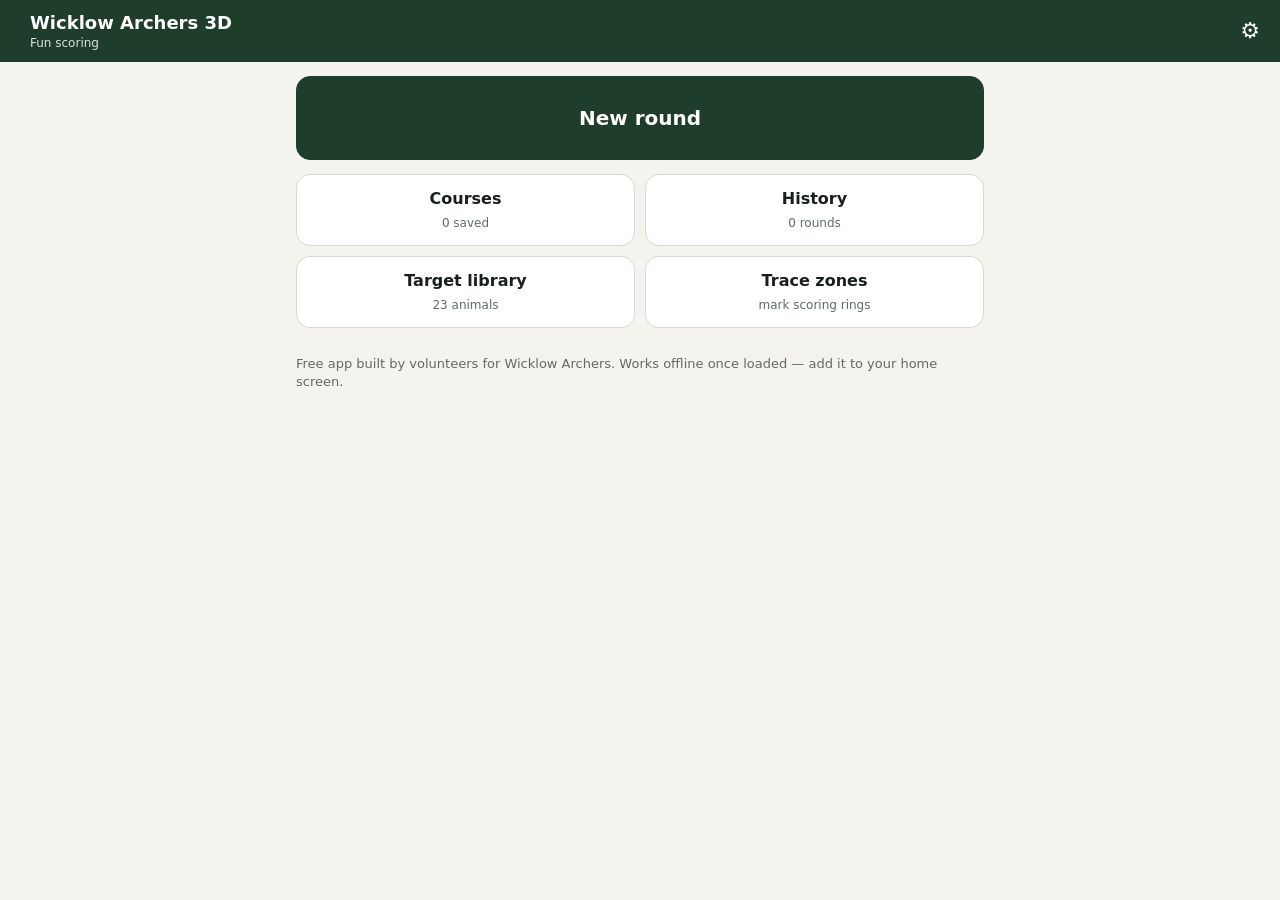
==== index.html @ 0f7a217d "First working version: setup, course builder, 3-tap target picker, scoring (6 systems), King of the " ====
<!doctype html>
<html lang="en">
<head>
<meta charset="utf-8">
<meta name="viewport" content="width=device-width, initial-scale=1, viewport-fit=cover">
<meta name="theme-color" content="#1f3d2b">
<title>Wicklow Archers 3D</title>
<link rel="manifest" href="manifest.webmanifest">
<link rel="apple-touch-icon" href="icon.png">
<link rel="stylesheet" href="src/app.css">
</head>
<body>
<div id="app"></div>
<script type="module" src="src/app.js"></script>
<script>
if ('serviceWorker' in navigator) navigator.serviceWorker.register('sw.js').catch(() => {});
</script>
</body>
</html>
---- src/app.css ----
:root{
  --bg:#f4f3ee;--panel:#fff;--fg:#17201a;--muted:#5f6b63;--line:#d8d9d1;
  --brand:#1f3d2b;--brand-ink:#fff;--accent:#c9622c;
  --centre:#f2c94c;--inner:#e0494a;--vital:#4a8de0;--body:#8a8a8a;
  --tap:48px;
}
@media (prefers-color-scheme:dark){:root{--bg:#141815;--panel:#1d231f;--fg:#ecece6;--muted:#9aa49d;--line:#333b35;--brand:#2c5a3f;color-scheme:dark}}
*{box-sizing:border-box;-webkit-tap-highlight-color:transparent}
html,body{margin:0;height:100%}
body{background:var(--bg);color:var(--fg);font:16px/1.4 system-ui,-apple-system,Segoe UI,Roboto,sans-serif;
  padding-top:env(safe-area-inset-top);padding-bottom:env(safe-area-inset-bottom)}
button,input,select{font:inherit}
button{cursor:pointer;border:1px solid var(--line);background:var(--panel);color:var(--fg);border-radius:10px;min-height:var(--tap);padding:0 14px}
button.primary{background:var(--brand);color:var(--brand-ink);border-color:var(--brand);font-weight:600}
button.ghost{background:transparent;border-color:transparent;color:var(--muted)}
button:disabled{opacity:.45}
input,select{min-height:var(--tap);border:1px solid var(--line);border-radius:10px;padding:0 12px;background:var(--panel);color:var(--fg);width:100%}
h1,h2,h3{margin:0;line-height:1.15}
h1{font-size:26px}h2{font-size:20px}h3{font-size:16px;color:var(--muted);font-weight:600;text-transform:uppercase;letter-spacing:.06em}
.topbar{position:sticky;top:0;z-index:5;background:var(--brand);color:#fff;display:flex;align-items:center;gap:10px;padding:10px 14px;min-height:56px}
.topbar button{background:transparent;border:0;color:#fff;min-height:40px;padding:0 6px;font-size:22px}
.topbar .title{flex:1;font-weight:700;font-size:18px}
.topbar .sub{font-size:12px;opacity:.85;font-weight:400}
.page{padding:14px 16px 90px;max-width:720px;margin:0 auto;display:flex;flex-direction:column;gap:14px}
.card{background:var(--panel);border:1px solid var(--line);border-radius:14px;padding:14px;display:flex;flex-direction:column;gap:10px}
.row{display:flex;gap:10px;align-items:center;flex-wrap:wrap}
.row>*{flex:1}
.grid{display:grid;gap:10px}
.grid.c2{grid-template-columns:1fr 1fr}.grid.c3{grid-template-columns:1fr 1fr 1fr}
.tile{min-height:72px;display:flex;flex-direction:column;align-items:center;justify-content:center;gap:4px;text-align:center;padding:10px;border-radius:14px;font-weight:600}
.tile small{font-weight:400;color:var(--muted);font-size:12px}
.tile.sel{outline:3px solid var(--accent);outline-offset:-3px}
.tile img{height:64px;max-width:100%;object-fit:contain}
.pill{display:inline-block;padding:2px 10px;border-radius:999px;font-size:12px;font-weight:600;background:var(--line)}
.muted{color:var(--muted)}
.big{font-size:34px;font-weight:800;letter-spacing:-.02em;font-variant-numeric:tabular-nums}
.bottombar{position:fixed;left:0;right:0;bottom:0;background:var(--panel);border-top:1px solid var(--line);padding:10px 16px calc(10px + env(safe-area-inset-bottom));display:flex;gap:10px;z-index:5}
.bottombar>*{flex:1}
.list{display:flex;flex-direction:column;gap:8px}
.list .item{display:flex;align-items:center;gap:10px;padding:10px 12px;border:1px solid var(--line);border-radius:12px;background:var(--panel)}
.list .item .n{width:30px;height:30px;border-radius:50%;background:var(--brand);color:#fff;display:flex;align-items:center;justify-content:center;font-weight:700;font-size:14px;flex:none}
.list .item .t{flex:1;min-width:0}
.list .item .t small{display:block;color:var(--muted)}
/* target diagram */
.diagram{position:relative;width:100%;background:#fff;border-radius:14px;overflow:hidden;border:1px solid var(--line)}
.diagram img{display:block;width:100%;height:auto}
.diagram svg{position:absolute;inset:0;width:100%;height:100%}
.diagram .z-vital{fill:var(--vital);fill-opacity:.42;stroke:#222;stroke-width:.6}
.diagram .z-inner{fill:var(--inner);fill-opacity:.5;stroke:#222;stroke-width:.6}
.diagram .z-centre{fill:var(--centre);fill-opacity:.7;stroke:#222;stroke-width:.6}
.diagram .arrow{fill:#111;stroke:#fff;stroke-width:.5}
.legend{position:absolute;top:8px;right:8px;background:rgba(255,255,255,.92);border-radius:10px;padding:6px 8px;font-size:12px;color:#222;display:flex;flex-direction:column;gap:3px}
.legend i{display:inline-block;width:12px;height:12px;border-radius:3px;margin-right:6px;vertical-align:-1px;border:1px solid #444}
.notrace{position:absolute;left:8px;bottom:8px;background:rgba(0,0,0,.6);color:#fff;font-size:12px;padding:4px 8px;border-radius:8px}
/* zone buttons */
.zones{display:grid;grid-template-columns:repeat(5,1fr);gap:6px}
.zones button{min-height:56px;font-weight:700;border-width:2px;display:flex;flex-direction:column;align-items:center;gap:2px;padding:4px}
.zones button small{font-weight:500;font-size:11px;opacity:.8}
.zones .centre{border-color:var(--centre)}.zones .inner{border-color:var(--inner)}.zones .vital{border-color:var(--vital)}.zones .body{border-color:var(--body)}.zones .miss{border-color:#444}
.zones button.sel.centre{background:var(--centre);color:#111}.zones button.sel.inner{background:var(--inner);color:#fff}.zones button.sel.vital{background:var(--vital);color:#fff}.zones button.sel.body{background:var(--body);color:#fff}.zones button.sel.miss{background:#444;color:#fff}
.player{display:flex;align-items:center;gap:8px;padding:8px 0;border-top:1px solid var(--line)}
.player:first-child{border-top:0}
.player .name{flex:1;font-weight:600}
.player .arrows{display:flex;gap:4px}
.player .arrows span{width:30px;height:30px;border-radius:8px;display:flex;align-items:center;justify-content:center;font-size:12px;font-weight:700;background:var(--line)}
.player .score{min-width:40px;text-align:right;font-weight:800;font-variant-numeric:tabular-nums}
table{width:100%;border-collapse:collapse;font-variant-numeric:tabular-nums}
td,th{padding:8px 6px;border-bottom:1px solid var(--line);text-align:left}
th{font-size:12px;color:var(--muted);text-transform:uppercase;letter-spacing:.05em}
td.num,th.num{text-align:right}
.crown{color:var(--centre)}
.search{position:sticky;top:56px;z-index:4;background:var(--bg);padding:6px 0}
.toast{position:fixed;left:50%;bottom:90px;transform:translateX(-50%);background:#111;color:#fff;padding:10px 16px;border-radius:999px;font-size:14px;z-index:9;opacity:0;transition:opacity .2s}
.toast.show{opacity:1}
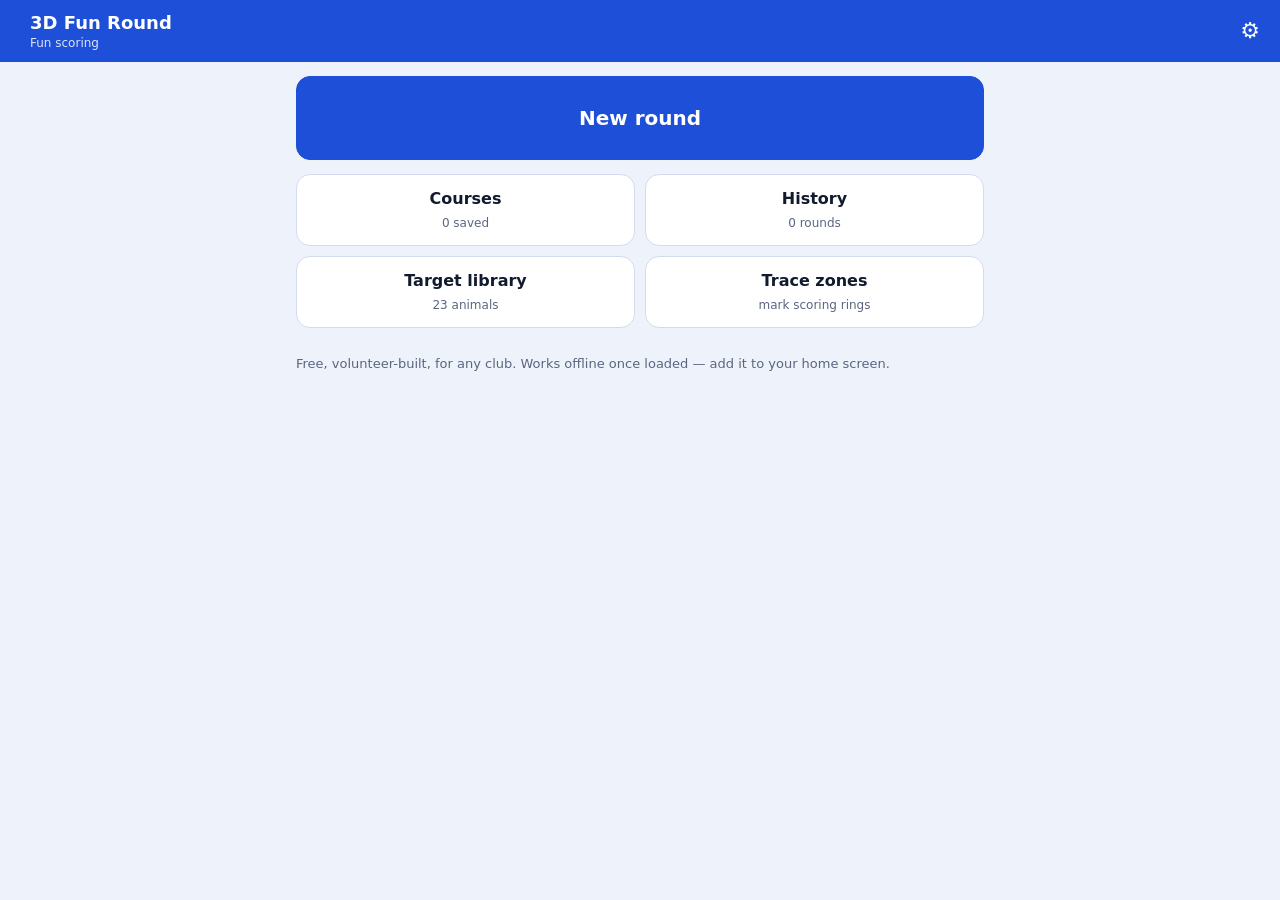
==== commit 97d12e39: "Club-neutral name (3D Fun Round) and blue theme Co-Authored-By: Claude Fable 5.1 <noreply@anthropic." ====
--- a/index.html
+++ b/index.html
@@ -3,8 +3,8 @@
 <head>
 <meta charset="utf-8">
 <meta name="viewport" content="width=device-width, initial-scale=1, viewport-fit=cover">
-<meta name="theme-color" content="#1f3d2b">
-<title>Wicklow Archers 3D</title>
+<meta name="theme-color" content="#1d4fd8">
+<title>3D Fun Round</title>
 <link rel="manifest" href="manifest.webmanifest">
 <link rel="apple-touch-icon" href="icon.png">
 <link rel="stylesheet" href="src/app.css">
--- a/src/app.css
+++ b/src/app.css
@@ -1,10 +1,10 @@
 :root{
-  --bg:#f4f3ee;--panel:#fff;--fg:#17201a;--muted:#5f6b63;--line:#d8d9d1;
-  --brand:#1f3d2b;--brand-ink:#fff;--accent:#c9622c;
-  --centre:#f2c94c;--inner:#e0494a;--vital:#4a8de0;--body:#8a8a8a;
+  --bg:#eef2fa;--panel:#fff;--fg:#121a2e;--muted:#5a6680;--line:#d3dbec;
+  --brand:#1d4fd8;--brand-ink:#fff;--accent:#1d4fd8;--vital:#5b8def;
+  --centre:#f2c94c;--inner:#e0494a;--body:#8a8a8a;
   --tap:48px;
 }
-@media (prefers-color-scheme:dark){:root{--bg:#141815;--panel:#1d231f;--fg:#ecece6;--muted:#9aa49d;--line:#333b35;--brand:#2c5a3f;color-scheme:dark}}
+@media (prefers-color-scheme:dark){:root{--bg:#0f1526;--panel:#18213a;--fg:#e8ecf7;--muted:#9aa6c4;--line:#2a3554;--brand:#2f63e8;color-scheme:dark}}
 *{box-sizing:border-box;-webkit-tap-highlight-color:transparent}
 html,body{margin:0;height:100%}
 body{background:var(--bg);color:var(--fg);font:16px/1.4 system-ui,-apple-system,Segoe UI,Roboto,sans-serif;
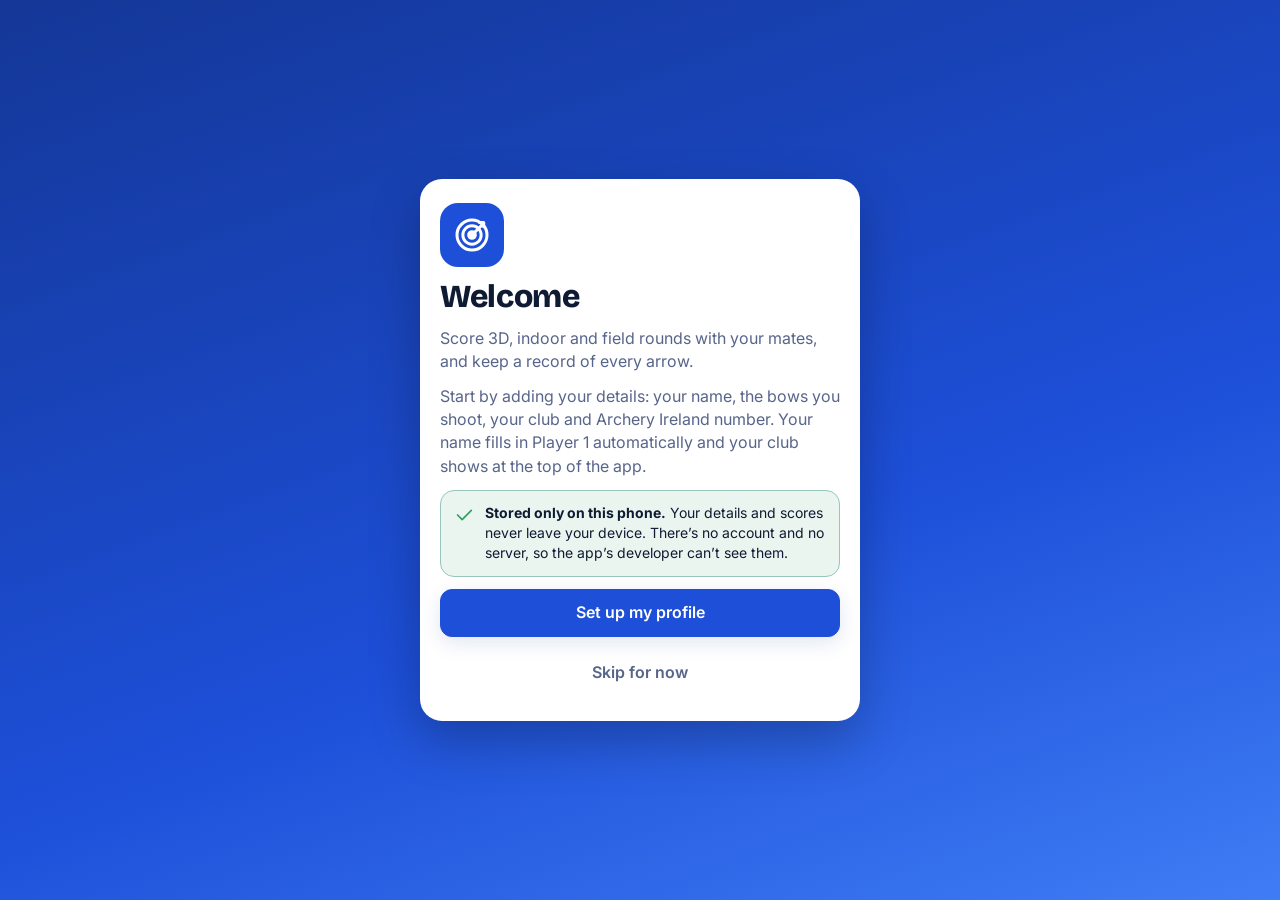
==== commit ec5f8478: "Rename the app to Archery App: home-screen name (manifest, title, iOS title), home title, exports, s" ====
--- a/index.html
+++ b/index.html
@@ -4,7 +4,12 @@
 <meta charset="utf-8">
 <meta name="viewport" content="width=device-width, initial-scale=1, viewport-fit=cover">
 <meta name="theme-color" content="#1d4fd8">
-<title>3D Fun Round</title>
+<title>Archery App</title>
+<meta name="application-name" content="Archery App">
+<meta name="apple-mobile-web-app-title" content="Archery App">
+<meta name="apple-mobile-web-app-capable" content="yes">
+<meta name="mobile-web-app-capable" content="yes">
+<meta name="description" content="Free offline archery scoring: 3D, indoor and field rounds, club games, sight mark charts and progress. Your data stays on your phone.">
 <link rel="manifest" href="manifest.webmanifest">
 <link rel="apple-touch-icon" href="icon.png">
 <link rel="stylesheet" href="src/app.css">
--- a/src/app.css
+++ b/src/app.css
@@ -1,74 +1,397 @@
+@import url('https://fonts.googleapis.com/css2?family=Bricolage+Grotesque:opsz,wght@12..96,500;12..96,700;12..96,800&family=Inter:wght@400;500;600&display=swap');
+/* Identity: a 3D course in the woods. Deep "peg blue" brand, sky/mist surfaces, the four peg colours as accents,
+   animal cut-outs as artwork, and a chunky display face. */
 :root{
-  --bg:#eef2fa;--panel:#fff;--fg:#121a2e;--muted:#5a6680;--line:#d3dbec;
-  --brand:#1d4fd8;--brand-ink:#fff;--accent:#1d4fd8;--vital:#5b8def;
-  --centre:#f2c94c;--inner:#e0494a;--body:#8a8a8a;
-  --tap:48px;
+  --bg:#e9eff8;--bg2:#dfe7f4;--panel:#ffffff;--fg:#0f1b33;--muted:#58658a;--line:#cfd9ec;
+  --brand:#1d4fd8;--brand-deep:#123aa6;--accent:#1d4fd8;--brand-text:#1d4fd8;--danger:#b3261e;--danger-fill:#b3261e;--brand-ink:#fff;--sky:#bcd4ff;
+  --peg-red:#e0494a;--peg-blue:#2f6fe0;--peg-white:#f6f7fb;--peg-yellow:#f2c94c;
+  --centre:#f2c94c;--inner:#e0494a;--vital:#4a8de0;--body:#8a93a8;
+  --ok:#2f9e62;
+  --display:"Bricolage Grotesque",Inter,system-ui,sans-serif;--body-font:Inter,system-ui,-apple-system,Segoe UI,Roboto,sans-serif;
+  --tap:48px;--r:16px;--shadow:0 6px 20px rgba(18,58,166,.10);
 }
-@media (prefers-color-scheme:dark){:root{--bg:#0f1526;--panel:#18213a;--fg:#e8ecf7;--muted:#9aa6c4;--line:#2a3554;--brand:#2f63e8;color-scheme:dark}}
+@media (prefers-color-scheme:dark){:root:not([data-theme="light"]){--danger:#ff8a80;--bg:#0c1426;--bg2:#101b33;--panel:#172442;--fg:#e8eefc;--muted:#9cabd0;--line:#26365c;--brand:#3b6ff0;--brand-deep:#1d4fd8;--sky:#1e3a7a;--shadow:0 6px 20px rgba(0,0,0,.35);color-scheme:dark}}
+:root[data-theme="dark"]{--danger:#ff8a80;--bg:#0c1426;--bg2:#101b33;--panel:#172442;--fg:#e8eefc;--muted:#9cabd0;--line:#26365c;--brand:#3b6ff0;--brand-deep:#1d4fd8;--sky:#1e3a7a;--shadow:0 6px 20px rgba(0,0,0,.35);color-scheme:dark}
+:root[data-theme="light"]{color-scheme:light}
 *{box-sizing:border-box;-webkit-tap-highlight-color:transparent}
-html,body{margin:0;height:100%}
-body{background:var(--bg);color:var(--fg);font:16px/1.4 system-ui,-apple-system,Segoe UI,Roboto,sans-serif;
-  padding-top:env(safe-area-inset-top);padding-bottom:env(safe-area-inset-bottom)}
-button,input,select{font:inherit}
-button{cursor:pointer;border:1px solid var(--line);background:var(--panel);color:var(--fg);border-radius:10px;min-height:var(--tap);padding:0 14px}
-button.primary{background:var(--brand);color:var(--brand-ink);border-color:var(--brand);font-weight:600}
+html,body{margin:0;min-height:100%}
+body{background:var(--bg);color:var(--fg);font:16px/1.45 var(--body-font);padding-top:env(safe-area-inset-top);padding-bottom:env(safe-area-inset-bottom)}
+button,input,select,textarea{font:inherit}
+button{cursor:pointer;border:1px solid var(--line);background:var(--panel);color:var(--fg);border-radius:12px;min-height:var(--tap);padding:0 14px;font-weight:600}
+button.primary{background:var(--brand);color:var(--brand-ink);border-color:var(--brand);box-shadow:var(--shadow)}
 button.ghost{background:transparent;border-color:transparent;color:var(--muted)}
 button:disabled{opacity:.45}
-input,select{min-height:var(--tap);border:1px solid var(--line);border-radius:10px;padding:0 12px;background:var(--panel);color:var(--fg);width:100%}
-h1,h2,h3{margin:0;line-height:1.15}
-h1{font-size:26px}h2{font-size:20px}h3{font-size:16px;color:var(--muted);font-weight:600;text-transform:uppercase;letter-spacing:.06em}
-.topbar{position:sticky;top:0;z-index:5;background:var(--brand);color:#fff;display:flex;align-items:center;gap:10px;padding:10px 14px;min-height:56px}
-.topbar button{background:transparent;border:0;color:#fff;min-height:40px;padding:0 6px;font-size:22px}
-.topbar .title{flex:1;font-weight:700;font-size:18px}
-.topbar .sub{font-size:12px;opacity:.85;font-weight:400}
-.page{padding:14px 16px 90px;max-width:720px;margin:0 auto;display:flex;flex-direction:column;gap:14px}
-.card{background:var(--panel);border:1px solid var(--line);border-radius:14px;padding:14px;display:flex;flex-direction:column;gap:10px}
-.row{display:flex;gap:10px;align-items:center;flex-wrap:wrap}
-.row>*{flex:1}
-.grid{display:grid;gap:10px}
-.grid.c2{grid-template-columns:1fr 1fr}.grid.c3{grid-template-columns:1fr 1fr 1fr}
-.tile{min-height:72px;display:flex;flex-direction:column;align-items:center;justify-content:center;gap:4px;text-align:center;padding:10px;border-radius:14px;font-weight:600}
-.tile small{font-weight:400;color:var(--muted);font-size:12px}
-.tile.sel{outline:3px solid var(--accent);outline-offset:-3px}
+input,select{min-height:var(--tap);border:1px solid var(--line);border-radius:12px;padding:0 12px;background:var(--panel);color:var(--fg);width:100%}
+h1,h2,h3{margin:0;line-height:1.1;font-family:var(--display)}
+h1{font-size:30px;font-weight:800;letter-spacing:-.01em}
+h2{font-size:22px;font-weight:700}
+h3{font-size:13px;color:var(--muted);font-weight:700;text-transform:uppercase;letter-spacing:.1em;font-family:var(--body-font)}
+.ic{display:inline-flex;width:22px;height:22px;flex:none;vertical-align:middle}.ic svg{width:100%;height:100%}
+.ic.lg{width:30px;height:30px}.ic.xl{width:40px;height:40px}
+/* top bar */
+.topbar{position:sticky;top:0;z-index:5;background:linear-gradient(180deg,var(--brand-deep),var(--brand));color:#fff;display:flex;align-items:center;gap:8px;padding:10px 12px;min-height:60px;box-shadow:0 2px 12px rgba(0,0,0,.15)}
+.topbar button{background:rgba(255,255,255,.12);border:0;color:#fff;min-height:40px;width:40px;padding:0;border-radius:10px;display:inline-flex;align-items:center;justify-content:center}
+.topbar .title{flex:1;font-family:var(--display);font-weight:700;font-size:19px;line-height:1.1}
+.topbar .sub{font-size:12px;opacity:1;font-weight:500;font-family:var(--body-font)}
+.page{padding:14px 16px 96px;max-width:720px;margin:0 auto;display:flex;flex-direction:column;gap:14px}
+.card{background:var(--panel);border:1px solid var(--line);border-radius:var(--r);padding:14px;display:flex;flex-direction:column;gap:10px}
+.row{display:flex;gap:10px;align-items:center;flex-wrap:wrap}.row>*{flex:1}
+.grid{display:grid;gap:10px}.grid.c2{grid-template-columns:1fr 1fr}.grid.c3{grid-template-columns:1fr 1fr 1fr}
+.tile{min-height:72px;display:flex;flex-direction:column;align-items:center;justify-content:center;gap:4px;text-align:center;padding:12px 10px;border-radius:var(--r);font-weight:700;font-family:var(--display);font-size:17px}
+.tile small{font-weight:500;color:var(--muted);font-size:12px;font-family:var(--body-font)}
 .tile img{height:64px;max-width:100%;object-fit:contain}
-.pill{display:inline-block;padding:2px 10px;border-radius:999px;font-size:12px;font-weight:600;background:var(--line)}
+.tile .ic{color:var(--brand-text)}
+.pill{display:inline-block;padding:3px 10px;border-radius:999px;font-size:12px;font-weight:600;background:var(--bg2)}
 .muted{color:var(--muted)}
-.big{font-size:34px;font-weight:800;letter-spacing:-.02em;font-variant-numeric:tabular-nums}
+.big{font-size:34px;font-weight:800;letter-spacing:-.02em;font-variant-numeric:tabular-nums;font-family:var(--display)}
 .bottombar{position:fixed;left:0;right:0;bottom:0;background:var(--panel);border-top:1px solid var(--line);padding:10px 16px calc(10px + env(safe-area-inset-bottom));display:flex;gap:10px;z-index:5}
 .bottombar>*{flex:1}
 .list{display:flex;flex-direction:column;gap:8px}
-.list .item{display:flex;align-items:center;gap:10px;padding:10px 12px;border:1px solid var(--line);border-radius:12px;background:var(--panel)}
-.list .item .n{width:30px;height:30px;border-radius:50%;background:var(--brand);color:#fff;display:flex;align-items:center;justify-content:center;font-weight:700;font-size:14px;flex:none}
-.list .item .t{flex:1;min-width:0}
-.list .item .t small{display:block;color:var(--muted)}
-/* target diagram */
-.diagram{position:relative;width:100%;background:#fff;border-radius:14px;overflow:hidden;border:1px solid var(--line)}
+.item{display:flex;align-items:center;gap:10px;padding:10px 12px;border:1px solid var(--line);border-radius:14px;background:var(--panel)}
+.item .n{width:32px;height:32px;border-radius:50%;background:var(--brand);color:#fff;display:flex;align-items:center;justify-content:center;font-weight:800;font-size:14px;flex:none;font-family:var(--display)}
+.item .t{flex:1;min-width:0}.item .t small{display:block;color:var(--muted)}
+/* HOME hero */
+.hero{position:relative;overflow:hidden;border-radius:22px;background:linear-gradient(160deg,var(--brand-deep) 0%,var(--brand) 55%,var(--accent) 100%);color:#fff;padding:22px 18px 18px;min-height:220px;box-shadow:var(--shadow)}
+.hero::before{content:"";position:absolute;inset:auto -20% -55% -20%;height:70%;background:radial-gradient(ellipse at 50% 100%,rgba(255,255,255,.22),transparent 60%)}
+.hero .rings{position:absolute;right:-40px;top:-40px;width:220px;height:220px;opacity:.18}
+.hero .rings circle{fill:none;stroke:#fff;stroke-width:2}
+.hero h1{font-size:34px;color:#fff;max-width:14ch}
+.hero p{margin:6px 0 0;opacity:1;max-width:30ch;font-size:14px}
+.hero .animals{display:flex;gap:6px;margin-top:14px;align-items:flex-end;height:72px;overflow:hidden}
+.hero .animals img{height:72px;width:auto;filter:brightness(0) invert(1);opacity:.92;flex:none}
+.cta{display:flex;align-items:center;gap:14px;background:var(--panel);border-radius:18px;padding:14px 16px;border:1px solid var(--line);box-shadow:var(--shadow);text-align:left;min-height:84px}
+.cta .ic{color:var(--brand-text)}
+.cta b{font-family:var(--display);font-size:20px;font-weight:800;display:block}
+.cta small{color:var(--muted)}
+.pegs{display:flex;gap:6px}.pegs i{width:10px;height:22px;border-radius:3px 3px 1px 1px;display:inline-block}
+.pegs .r{background:var(--peg-red)}.pegs .b{background:var(--peg-blue)}.pegs .w{background:var(--peg-white);border:1px solid #bbb}.pegs .y{background:var(--peg-yellow)}
+.stats{display:grid;grid-template-columns:repeat(3,1fr);gap:10px}
+.stat{background:var(--panel);border:1px solid var(--line);border-radius:14px;padding:10px 12px}
+.stat .v{font-family:var(--display);font-weight:800;font-size:24px;line-height:1;font-variant-numeric:tabular-nums}
+.stat .k{font-size:11px;color:var(--muted);text-transform:uppercase;letter-spacing:.08em;font-weight:600;margin-top:4px}
+/* games picker cards */
+textarea{border:1px solid var(--line);border-radius:12px;padding:10px 12px;background:var(--panel);color:var(--fg);width:100%;resize:vertical;min-height:72px}
+.goalbar{display:flex;gap:10px;align-items:flex-start;padding:10px 12px;border-radius:12px;background:color-mix(in srgb,var(--brand) 10%,var(--panel));border:1px solid color-mix(in srgb,var(--brand) 40%,var(--line))}
+.goalbar .ic{color:var(--brand-text);flex:none;margin-top:2px}
+.goalbar small{display:block;font-size:11px;font-weight:700;letter-spacing:.06em;text-transform:uppercase;color:var(--muted)}
+.goalbar span{display:block;font-size:14px;overflow-wrap:anywhere}
+.gamecard{display:flex;gap:12px;align-items:center;padding:12px;border:2px solid var(--line);border-radius:16px;background:var(--panel);cursor:pointer}
+.gamecard.on{border-color:var(--brand);background:color-mix(in srgb,var(--brand) 8%,var(--panel))}
+.gamecard .ic{color:var(--brand-text)}
+.gamecard b{font-family:var(--display);font-size:17px;display:block}
+.gamecard small{color:var(--muted)}
+.gamecard .chk{margin-left:auto;width:26px;height:26px;border-radius:50%;border:2px solid var(--line);display:flex;align-items:center;justify-content:center;color:#fff;flex:none}
+.gamecard.on .chk{background:var(--brand);border-color:var(--brand)}
+.gamecard.on .chk .ic{color:#fff;width:16px;height:16px}
+.seg{display:flex;border:1px solid var(--line);border-radius:12px;overflow:hidden}
+.seg button{flex:1;border:0;border-radius:0;min-height:44px}
+.seg button.on{background:var(--brand);color:#fff}
+/* diagram */
+.diagram{position:relative;width:100%;background:#fff;border-radius:var(--r);overflow:hidden;border:1px solid var(--line)}
+.diagram .stage{position:relative}
 .diagram img{display:block;width:100%;height:auto}
 .diagram svg{position:absolute;inset:0;width:100%;height:100%}
 .diagram .z-vital{fill:var(--vital);fill-opacity:.42;stroke:#222;stroke-width:.6}
 .diagram .z-inner{fill:var(--inner);fill-opacity:.5;stroke:#222;stroke-width:.6}
 .diagram .z-centre{fill:var(--centre);fill-opacity:.7;stroke:#222;stroke-width:.6}
 .diagram .arrow{fill:#111;stroke:#fff;stroke-width:.5}
-.legend{position:absolute;top:8px;right:8px;background:rgba(255,255,255,.92);border-radius:10px;padding:6px 8px;font-size:12px;color:#222;display:flex;flex-direction:column;gap:3px}
+.legend{display:flex;flex-wrap:wrap;justify-content:center;gap:6px 14px;padding:8px 10px;border-top:1px solid var(--line);background:#f6f8fc;font-size:12px;font-weight:600;color:#222}
 .legend i{display:inline-block;width:12px;height:12px;border-radius:3px;margin-right:6px;vertical-align:-1px;border:1px solid #444}
-.notrace{position:absolute;left:8px;bottom:8px;background:rgba(0,0,0,.6);color:#fff;font-size:12px;padding:4px 8px;border-radius:8px}
-/* zone buttons */
-.zones{display:grid;grid-template-columns:repeat(5,1fr);gap:6px}
-.zones button{min-height:56px;font-weight:700;border-width:2px;display:flex;flex-direction:column;align-items:center;gap:2px;padding:4px}
-.zones button small{font-weight:500;font-size:11px;opacity:.8}
-.zones .centre{border-color:var(--centre)}.zones .inner{border-color:var(--inner)}.zones .vital{border-color:var(--vital)}.zones .body{border-color:var(--body)}.zones .miss{border-color:#444}
-.zones button.sel.centre{background:var(--centre);color:#111}.zones button.sel.inner{background:var(--inner);color:#fff}.zones button.sel.vital{background:var(--vital);color:#fff}.zones button.sel.body{background:var(--body);color:#fff}.zones button.sel.miss{background:#444;color:#fff}
-.player{display:flex;align-items:center;gap:8px;padding:8px 0;border-top:1px solid var(--line)}
-.player:first-child{border-top:0}
-.player .name{flex:1;font-weight:600}
+.notrace{padding:6px 10px;font-size:12px;color:#555;background:#f6f8fc;text-align:center}
+.zones{display:grid;grid-template-columns:repeat(5,minmax(0,1fr));gap:6px}
+.zones button{min-height:66px;border:0;display:flex;flex-direction:column;align-items:center;justify-content:center;gap:0;padding:6px 2px;font-family:var(--display);color:#fff;box-shadow:inset 0 -3px 0 rgba(0,0,0,.18)}
+.zones button b{font-size:26px;line-height:1;font-weight:800}
+.zones button small{font-weight:600;font-size:11px;opacity:.95;font-family:var(--body-font);text-transform:uppercase;letter-spacing:.04em;margin-top:3px}
+.zones .centre{background:var(--centre);color:#1a1a1a}.zones .inner{background:var(--inner)}.zones .vital{background:var(--vital)}.zones .body{background:var(--body)}.zones .miss{background:#3a3f4d}
+.zones button:active{transform:translateY(2px);box-shadow:none}
+.player{display:flex;align-items:center;gap:8px;padding:8px 0;border-top:1px solid var(--line)}.player:first-child{border-top:0}
+.player .name{flex:1;font-weight:700}
 .player .arrows{display:flex;gap:4px}
-.player .arrows span{width:30px;height:30px;border-radius:8px;display:flex;align-items:center;justify-content:center;font-size:12px;font-weight:700;background:var(--line)}
-.player .score{min-width:40px;text-align:right;font-weight:800;font-variant-numeric:tabular-nums}
+.player .arrows span{width:30px;height:30px;border-radius:8px;display:flex;align-items:center;justify-content:center;font-size:12px;font-weight:800;background:var(--bg2)}
+.player .score{min-width:40px;text-align:right;font-weight:800;font-variant-numeric:tabular-nums;font-family:var(--display);font-size:20px}
 table{width:100%;border-collapse:collapse;font-variant-numeric:tabular-nums}
 td,th{padding:8px 6px;border-bottom:1px solid var(--line);text-align:left}
-th{font-size:12px;color:var(--muted);text-transform:uppercase;letter-spacing:.05em}
+th{font-size:11px;color:var(--muted);text-transform:uppercase;letter-spacing:.06em}
 td.num,th.num{text-align:right}
 .crown{color:var(--centre)}
-.search{position:sticky;top:56px;z-index:4;background:var(--bg);padding:6px 0}
-.toast{position:fixed;left:50%;bottom:90px;transform:translateX(-50%);background:#111;color:#fff;padding:10px 16px;border-radius:999px;font-size:14px;z-index:9;opacity:0;transition:opacity .2s}
+.search{position:sticky;top:60px;z-index:4;background:var(--bg);padding:6px 0}
+.toast{position:fixed;left:50%;bottom:96px;transform:translateX(-50%);background:#111;color:#fff;padding:10px 16px;border-radius:18px;max-width:calc(100vw - 32px);width:max-content;text-align:center;pointer-events:none;font-size:14px;z-index:9;opacity:0;transition:opacity .2s}
 .toast.show{opacity:1}
+/* progress */
+.spark{width:100%;height:120px;display:block}
+.spark .grid{stroke:var(--line);stroke-width:1}
+.spark .line{fill:none;stroke:var(--brand);stroke-width:2.5;stroke-linejoin:round;stroke-linecap:round}
+.spark .area{fill:var(--brand);fill-opacity:.12}
+.spark .dot{fill:var(--brand);stroke:var(--panel);stroke-width:2}
+.spark text{font-size:10px;fill:var(--muted)}
+.bars{display:flex;gap:4px;height:14px;border-radius:7px;overflow:hidden;background:var(--bg2)}
+.bars i{display:block;height:100%}
+.delta{font-weight:700}.delta.up{color:var(--ok)}.delta.down{color:var(--danger)}
+@media (prefers-reduced-motion:no-preference){.hero .animals img{animation:drift 14s linear infinite}@keyframes drift{from{transform:translateX(0)}to{transform:translateX(-6px)}}}
+
+/* settings points table: fits a phone, no sideways scroll */
+.pts{table-layout:fixed}
+.pts td,.pts th{padding:6px 4px}
+.pts th:first-child,.pts td:first-child{width:38%}
+.pts input{width:100%;min-height:44px;padding:0 6px;text-align:right;font-weight:700;font-variant-numeric:tabular-nums}
+.zdot{display:inline-block;width:10px;height:10px;border-radius:50%;margin-right:8px;vertical-align:-1px;border:1px solid rgba(0,0,0,.25)}
+
+.player.up{background:color-mix(in srgb,var(--brand) 10%,var(--panel));margin:0 -14px;padding:8px 14px;border-radius:12px}
+.player .ord{width:22px;height:22px;border-radius:50%;background:var(--bg2);color:var(--muted);font-size:12px;font-weight:800;display:flex;align-items:center;justify-content:center;flex:none}
+.player.up .ord{background:var(--brand);color:#fff}
+.player .upnow{display:inline-block;width:max-content;margin-top:2px;padding:1px 7px;border-radius:999px;background:var(--brand);font-size:11px;color:#fff;font-weight:700;text-transform:uppercase;letter-spacing:.06em}
+
+/* round-in-progress card */
+.live{background:var(--panel);border:1px solid var(--line);border-radius:var(--r);padding:14px;display:flex;flex-direction:column;gap:12px;box-shadow:var(--shadow);position:relative;overflow:hidden}
+.live::before{content:"";position:absolute;left:0;top:0;bottom:0;width:5px;background:linear-gradient(var(--peg-red),var(--peg-blue),var(--peg-yellow))}
+.live-head{display:flex;align-items:center;gap:12px}
+.live-badge{width:48px;height:48px;border-radius:14px;background:var(--brand);color:#fff;display:flex;align-items:center;justify-content:center;flex:none}
+.live-badge .ic{color:#fff}
+.live-title{font-family:var(--display);font-weight:800;font-size:19px;line-height:1.1}
+.live-sub{color:var(--muted);font-size:13px;margin-top:2px}
+.live-dot{width:10px;height:10px;border-radius:50%;background:var(--ok);box-shadow:0 0 0 4px color-mix(in srgb,var(--ok) 25%,transparent);flex:none}
+@media (prefers-reduced-motion:no-preference){.live-dot{animation:pulse 1.6s ease-in-out infinite}@keyframes pulse{0%,100%{box-shadow:0 0 0 3px color-mix(in srgb,var(--ok) 30%,transparent)}50%{box-shadow:0 0 0 7px color-mix(in srgb,var(--ok) 0%,transparent)}}}
+.live-players{display:flex;gap:6px;flex-wrap:wrap}
+.live-players .pill{background:color-mix(in srgb,var(--brand) 12%,var(--panel));color:var(--fg)}
+.live-prog{display:flex;align-items:center;gap:10px;font-size:13px;color:var(--muted)}
+.live-prog .bar{flex:1;height:8px;border-radius:4px;background:var(--bg2);overflow:hidden}
+.live-prog .bar i{display:block;height:100%;background:var(--brand);border-radius:4px}
+
+.rowbtns{display:flex;gap:0;flex:none}
+.rowbtns button{min-height:40px;width:32px;padding:0}
+
+/* pegs */
+.pegdot{display:inline-block;width:10px;height:10px;border-radius:50%;vertical-align:-1px;margin-right:4px;border:1px solid rgba(0,0,0,.25)}
+.peg-red{background:var(--peg-red)}.peg-blue{background:var(--peg-blue)}.peg-white{background:var(--peg-white)}.peg-yellow{background:var(--peg-yellow)}
+.pegsum{display:flex;flex-wrap:wrap;gap:4px 10px;font-size:12px;color:var(--muted);margin-top:2px}
+.pegedit{display:flex;flex-direction:column;gap:8px;margin-top:8px;padding-top:10px;border-top:1px solid var(--line)}
+.pegrow{display:grid;grid-template-columns:14px 56px 1fr 1fr;align-items:center;gap:8px}
+.pegrow .pegname{font-weight:600;font-size:14px}
+.pegrow input{min-height:42px}
+.rowbtns button.on{color:var(--brand-text)}
+
+.rowtap{display:flex;align-items:center;gap:10px;flex:1;min-width:0;cursor:pointer}
+
+/* profile */
+.avatar{width:40px;height:40px;border-radius:50%!important;padding:0!important;overflow:hidden;background:rgba(0,0,0,.22)!important;color:#fff;font-weight:800;font-family:var(--display);display:inline-flex;align-items:center;justify-content:center;border:2px solid rgba(255,255,255,.6)!important}
+.avatar img{width:100%;height:100%;object-fit:cover;display:block}
+.avatar.xl{width:112px;height:112px;border:3px solid var(--brand)!important;background:var(--bg2)!important;color:var(--brand-text);cursor:pointer}
+.fld{display:flex;flex-direction:column;gap:4px}.fld>span{font-size:12px;font-weight:600;color:var(--muted);text-transform:uppercase;letter-spacing:.06em}
+.pb{display:flex;align-items:center;gap:10px;padding:8px 0;border-top:1px solid var(--line)}
+.pb b{display:block;font-size:14px}.pb small{color:var(--muted);font-size:12px}
+.pbk{width:34px;height:34px;border-radius:10px;background:color-mix(in srgb,var(--brand) 12%,var(--panel));color:var(--brand-text);display:flex;align-items:center;justify-content:center;flex:none}
+.pbv{font-family:var(--display);font-weight:800;font-size:22px;text-align:right;flex:none}.pbv small{display:block;font-family:var(--body-font);font-weight:500}
+/* discipline cards */
+.disc{display:flex;align-items:center;gap:14px;text-align:left;padding:14px;border-radius:18px;min-height:76px;box-shadow:var(--shadow)}
+.disc b{display:block;font-family:var(--display);font-size:20px;font-weight:800}.disc small{color:var(--muted);font-weight:500;font-size:13px}
+.disc-ic{width:48px;height:48px;border-radius:14px;background:var(--brand);color:#fff;display:flex;align-items:center;justify-content:center;flex:none}.disc-ic .ic{color:#fff}
+.disc-go{color:var(--muted);transform:scaleX(-1);flex:none}
+/* target faces */
+.face{display:block;max-width:100%;height:auto;touch-action:manipulation;user-select:none}
+.facewrap{background:var(--panel);border:1px solid var(--line);border-radius:var(--r);padding:10px;display:flex;flex-direction:column;align-items:center;gap:6px}
+.facewrap .face{width:min(100%,360px)}
+.facepreview{display:flex;align-items:center;gap:14px}
+.tset{display:grid;grid-template-columns:auto 1fr;gap:10px 12px;align-items:center}
+.tset>span{font-size:13px;font-weight:600;color:var(--muted)}
+.seg.wrap{flex-wrap:wrap}.seg.wrap button{min-width:56px;padding:0 8px}
+.stepper{display:flex;align-items:center;gap:0;border:1px solid var(--line);border-radius:12px;overflow:hidden;width:max-content}
+.stepper button{border:0;border-radius:0;width:48px;font-size:22px}.stepper b{min-width:44px;text-align:center;font-family:var(--display);font-size:20px}
+.vbtns{display:grid;gap:6px;grid-template-columns:repeat(6,minmax(0,1fr))}
+.vbtns.n5{grid-template-columns:repeat(5,minmax(0,1fr))}.vbtns.n6{grid-template-columns:repeat(6,minmax(0,1fr))}.vbtns.n7{grid-template-columns:repeat(7,minmax(0,1fr))}.vbtns.n8{grid-template-columns:repeat(4,minmax(0,1fr))}.vbtns.n11{grid-template-columns:repeat(6,minmax(0,1fr))}
+.vbtn{min-height:52px;min-width:0;padding:0;border:0;font-family:var(--display);font-size:20px;font-weight:800;color:#111;box-shadow:inset 0 -3px 0 rgba(0,0,0,.18)}
+.vbtn:active{transform:translateY(2px);box-shadow:none}
+.vx,.v10,.v9{background:#f6d23c}.v8,.v7{background:#e2483d;color:#fff}.v6,.v5{background:#3aa3e8;color:#0f1b33}.v4,.v3{background:#22252b;color:#fff}.v2,.v1{background:#fff;border:1px solid #bbb}.vm{background:#6b7280;color:#fff}
+.player .arrows span.vc{border:0}
+.endgrid{display:grid;gap:4px 8px;font-variant-numeric:tabular-nums;font-size:14px;text-align:center}
+.endgrid span{padding:4px 0;border-radius:6px;cursor:pointer}.endgrid span:not(.muted):hover{background:var(--bg2)}
+
+.sch-spot .v6{background:#3aa3e8;color:#0f1b33}
+.sch-wafield .vx,.sch-wafield .v6,.sch-wafield .v5{background:#f6d23c;color:#111}
+.sch-wafield .v4,.sch-wafield .v3,.sch-wafield .v2,.sch-wafield .v1{background:#22252b;color:#fff;border:0}
+.sch-ifaa .vx{background:#fff;color:#111;border:1px solid #bbb}.sch-ifaa .v5,.sch-ifaa .v3{background:#22252b;color:#fff}.sch-ifaa .v4{background:#fff;color:#111;border:1px solid #bbb}
+
+.bowsel{flex:0 0 120px;width:120px;padding:0 8px;font-size:14px}
+.bowtag{display:inline-block;font-size:11px;font-weight:700;color:var(--muted);text-transform:uppercase;letter-spacing:.05em;margin-left:6px}
+.player .name .bowtag{display:block;margin-left:0}
+.sch-wa10c .v10,.sch-spotc .v10{background:#f6d23c;color:#111}
+
+/* coloured arrow chips on the indoor/field score rows */
+.player .arrows span.vc.vx,.player .arrows span.vc.v10,.player .arrows span.vc.v9{background:#f6d23c;color:#111}
+.player .arrows span.vc.v8,.player .arrows span.vc.v7{background:#e2483d;color:#fff}
+.player .arrows span.vc.v6,.player .arrows span.vc.v5{background:#3aa3e8;color:#0f1b33}
+.player .arrows span.vc.v4,.player .arrows span.vc.v3{background:#22252b;color:#fff}
+.player .arrows span.vc.v2,.player .arrows span.vc.v1{background:#fff;color:#111;box-shadow:inset 0 0 0 1px #bbb}
+.player .arrows span.vc.vm{background:#6b7280;color:#fff}
+.sch-wafield .player .arrows span.vc.v6,.sch-wafield .player .arrows span.vc.v5{background:#f6d23c;color:#111}
+.sch-wafield .player .arrows span.vc.v4,.sch-wafield .player .arrows span.vc.v3,.sch-wafield .player .arrows span.vc.v2,.sch-wafield .player .arrows span.vc.v1{background:#22252b;color:#fff;box-shadow:none}
+.sch-ifaa .player .arrows span.vc.v5,.sch-ifaa .player .arrows span.vc.v3{background:#22252b;color:#fff}.sch-ifaa .player .arrows span.vc.vx,.sch-ifaa .player .arrows span.vc.v4{background:#fff;color:#111;box-shadow:inset 0 0 0 1px #bbb}
+.sch-spot .player .arrows span.vc.v6{background:#3aa3e8;color:#0f1b33}
+
+.zones button{min-width:0}
+.seg button{min-width:0}
+.player .arrows span{flex:none}
+@media (max-width:360px){.player .arrows span{width:26px;height:26px;font-size:11px}.bowsel{flex-basis:96px;width:96px}}
+
+.bowgrid{display:grid;grid-template-columns:repeat(2,minmax(0,1fr));gap:8px}
+.bowchip{display:flex;align-items:center;gap:8px;justify-content:flex-start;min-height:52px;min-width:0;padding:0 10px;border:2px solid var(--line);border-radius:14px;font-weight:700;text-transform:none;letter-spacing:0;font-size:15px;color:var(--fg)}
+.bowchip .chk{width:24px;height:24px;border-radius:50%;border:2px solid var(--line);display:flex;align-items:center;justify-content:center;flex:none}
+.bowchip.on{border-color:var(--brand);background:color-mix(in srgb,var(--brand) 8%,var(--panel))}
+.bowchip.on .chk{background:var(--brand);border-color:var(--brand);color:#fff}.bowchip.on .chk .ic{width:15px;height:15px;color:#fff}
+.bowlbl{min-width:0;overflow:hidden;text-overflow:ellipsis;white-space:nowrap}
+@media (max-width:360px){.bowchip{font-size:14px;gap:6px;padding:0 8px}.bowchip .chk{width:20px;height:20px}}
+
+a.tile.button{display:flex;text-decoration:none;color:var(--fg);background:var(--panel);border:1px solid var(--line)}
+.grid.c2>:last-child:nth-child(odd){grid-column:span 2}
+
+/* first-run welcome */
+.welcome{min-height:100vh;display:flex;align-items:center;justify-content:center;padding-block:24px;padding-left:max(16px,env(safe-area-inset-left,0px));padding-right:max(16px,env(safe-area-inset-right,0px));background:linear-gradient(160deg,var(--brand-deep),var(--brand) 60%,#3f7df5)}
+.welcome-card{background:var(--panel);border-radius:22px;padding:24px 20px;max-width:440px;width:100%;display:flex;flex-direction:column;gap:12px;box-shadow:0 20px 50px rgba(0,0,0,.25)}
+.welcome-card h1{font-size:32px}
+.welcome-card p{margin:0;color:var(--muted)}
+.welcome-mark{width:64px;height:64px;border-radius:18px;background:var(--brand);color:#fff;display:flex;align-items:center;justify-content:center}.welcome-mark .ic{color:#fff}
+.welcome-priv{display:flex;gap:10px;align-items:flex-start;background:color-mix(in srgb,var(--ok) 10%,var(--panel));border:1px solid color-mix(in srgb,var(--ok) 35%,var(--line));border-radius:14px;padding:12px;font-size:14px}
+.welcome-priv .ic{color:var(--ok);flex:none;margin-top:1px}
+
+/* ---- roomy option controls: label above, chips that never wrap mid-word ---- */
+.optblock{display:flex;flex-direction:column;gap:8px;min-width:0}
+.optlbl{font-size:12px;font-weight:700;color:var(--muted);text-transform:uppercase;letter-spacing:.08em}
+.optpair{display:grid;grid-template-columns:repeat(2,minmax(0,1fr));gap:12px}
+.chips{display:grid;gap:8px;grid-template-columns:repeat(4,minmax(0,1fr))}
+.chips.c2{grid-template-columns:repeat(2,minmax(0,1fr))}.chips.c3{grid-template-columns:repeat(3,minmax(0,1fr))}.chips.c4{grid-template-columns:repeat(4,minmax(0,1fr))}
+.chips button{min-height:48px;min-width:0;padding:0 6px;border:1.5px solid var(--line);border-radius:12px;background:var(--panel);font-weight:700;white-space:nowrap;overflow:hidden;text-overflow:ellipsis;font-variant-numeric:tabular-nums}
+.chips button.on{background:var(--brand);border-color:var(--brand);color:#fff}
+.chips button .pegdot{margin-right:6px}
+.stepper{width:100%;justify-content:space-between}
+.stepper button{flex:0 0 52px}
+.seg button{white-space:nowrap}
+@media (max-width:360px){.chips{gap:6px}.chips button{font-size:14px;padding:0 4px}}
+
+/* icons in rows never stretch (fixes 'icon left, title far right' headings everywhere) */
+.row>.ic{flex:0 0 auto}
+.row>h3{flex:1}
+/* player rows: name gets the room; on narrow phones bow/handicap drop to a second line */
+.prow{flex-wrap:nowrap}
+.prow>input:first-child{flex:1 1 auto;min-width:0}
+.prow>button.ghost{flex:0 0 40px!important;padding:0}
+@media (max-width:400px){
+  .prow{flex-wrap:wrap;row-gap:6px}
+  .prow>input:first-child{flex:1 1 calc(100% - 50px);order:1}
+  .prow>button.ghost{order:2}
+  .prow>.bowsel,.prow>input[type=number]{order:3;flex:1 1 100%!important;width:auto!important}
+}
+/* stepper fits half-width columns */
+.stepper{display:flex;min-width:0}
+.stepper button{flex:0 0 44px}
+.stepper b{flex:1;min-width:0}
+
+/* ---- narrow-phone polish, applied app-wide ---- */
+.topbar .title{min-width:0}
+.topbar .tt{display:-webkit-box;-webkit-line-clamp:2;-webkit-box-orient:vertical;overflow:hidden}
+.topbar .sub{white-space:nowrap;overflow:hidden;text-overflow:ellipsis;display:block}
+.bottombar button,.bottombar a{white-space:nowrap}
+.card .row>button{white-space:nowrap}
+@media (max-width:400px){
+  /* course builder: name gets the full width, controls drop to their own line */
+  .item .rowtap{flex:1 1 100%}
+  .item .rowbtns{margin-left:auto}
+  /* 3D zone buttons */
+  .zones{gap:4px}.zones button{padding:4px 0}.zones button b{font-size:22px}.zones button small{font-size:9px;letter-spacing:0}
+  /* bottom bars */
+  .bottombar{gap:6px;padding-left:12px;padding-right:12px}.bottombar button{padding:0 10px;font-size:15px}
+  .topbar .title{font-size:17px}
+}
+
+.setprof{display:flex;align-items:center;gap:12px;padding:12px 14px;border-radius:18px;min-height:72px;box-shadow:var(--shadow)}
+.setprof b{display:block;font-family:var(--display);font-size:18px}.setprof small{color:var(--muted);font-weight:500}
+.avatar.sm{width:48px;height:48px;flex:none;background:var(--brand)!important;color:#fff;border:0!important;font-size:16px}
+.avatar.sm .ic{color:#fff}
+
+/* achievements */
+.ach{display:flex;gap:12px;align-items:center;padding:12px;border:1px solid var(--line);border-radius:16px;background:var(--panel)}
+.ach .ach-ic{width:44px;height:44px;border-radius:12px;display:flex;align-items:center;justify-content:center;flex:none;background:color-mix(in srgb,var(--muted) 14%,var(--panel));color:var(--muted)}
+.ach.on{border-color:color-mix(in srgb,var(--brand) 55%,var(--line))}
+.ach.on .ach-ic{background:var(--brand);color:#fff}
+.ach b{font-family:var(--display);font-size:16px;display:block}
+.ach small{display:block;color:var(--muted);font-size:13px}
+.ach small.ach-when{color:var(--brand-text);font-weight:600;font-size:12px;margin-top:2px}
+.ach .chk{width:24px;height:24px;border-radius:50%;background:var(--brand);color:#fff;display:flex;align-items:center;justify-content:center;flex:none}
+.ach .chk .ic{width:15px;height:15px;color:#fff}
+.ach-prog{display:flex;align-items:center;gap:8px;margin-top:6px;font-size:12px;color:var(--muted)}
+.ach-prog .bar{flex:1;height:6px;border-radius:3px;background:var(--line);overflow:hidden}
+.ach-prog .bar i{display:block;height:100%;background:var(--brand)}
+.ach-prog.big{font-size:15px;font-weight:700;color:var(--fg)}.ach-prog.big .bar{height:10px;border-radius:5px}
+
+.tile.wide{grid-column:1/-1}
+/* sight marks */
+.sdist{text-align:center;padding:6px 0}.sdist .big{font-family:var(--display);font-size:64px;font-weight:800;line-height:1}.sdist .big small{font-size:24px;color:var(--muted)}
+.scalls{display:flex;gap:8px;flex-wrap:wrap;justify-content:center}
+.scalls .sc{width:40px;height:40px;border-radius:50%;border:2px dashed var(--line);display:flex;align-items:center;justify-content:center;font-weight:800;color:var(--muted)}
+.scalls .sc.on{border:0;background:var(--brand);color:#fff}.scalls .sc.high,.scalls .sc.low{border:0;background:var(--danger-fill);color:#fff}
+.stable{width:100%;border-collapse:collapse;font-size:15px}.stable th{text-align:left;font-size:12px;color:var(--muted);font-weight:600;padding:6px 8px}.stable td{padding:8px;border-top:1px solid var(--line)}.stable .num{text-align:right}.stable tr.m td{font-weight:800}
+.smark input{min-width:0}
+
+/* game rules sheet */
+.sheet-bg{position:fixed;inset:0;background:rgba(8,12,24,.55);z-index:20;display:flex;align-items:flex-end;justify-content:center;animation:fadein .15s}
+.sheet{background:var(--panel);color:var(--fg);width:100%;max-width:560px;border-radius:22px 22px 0 0;padding:20px 18px calc(18px + env(safe-area-inset-bottom));display:flex;flex-direction:column;gap:14px;max-height:85vh;overflow:auto}
+.sheet h2{margin:0;font-family:var(--display);font-size:24px}
+.sheet .sheet-ic{width:48px;height:48px;border-radius:14px;background:var(--brand);color:#fff;display:flex;align-items:center;justify-content:center;flex:none}
+.sheet .sheet-ic .ic{color:#fff}
+.rules{margin:0;padding-left:22px;display:flex;flex-direction:column;gap:8px;font-size:15px;line-height:1.4}
+@keyframes fadein{from{opacity:0}to{opacity:1}}
+.homehead{margin:10px 2px -4px}
+
+/* profile, read-only view */
+.pview{align-items:center;text-align:center}
+.pview h2{margin:4px 0 0;font-family:var(--display)}
+.pinfo{display:grid;grid-template-columns:1fr 1fr;gap:12px 14px;width:100%;margin:6px 0 2px;padding:14px;border-radius:14px;background:color-mix(in srgb,var(--muted) 10%,var(--panel));text-align:left;font-size:14px}
+.pinfo .wide{grid-column:1/-1}.pinfo dt{color:var(--muted);font-weight:600;font-size:11px;text-transform:uppercase;letter-spacing:.05em;margin-bottom:2px}
+.pinfo dd{margin:0;color:var(--muted);font-size:15px;overflow-wrap:break-word;word-break:break-word}
+.pinfo dd.empty{font-style:italic}
+.pview #pfEdit,.pview #pfSettings{width:100%}
+
+/* home carousel */
+.carousel{display:flex;flex-direction:column;gap:10px}
+.heroes{display:flex;overflow-x:auto;scroll-snap-type:x mandatory;gap:12px;scrollbar-width:none;-webkit-overflow-scrolling:touch;align-items:stretch;border-radius:22px}
+.heroes::-webkit-scrollbar{display:none}
+.heroes .slide{flex:0 0 100%;scroll-snap-align:start;scroll-snap-stop:always}
+.dots{display:flex;justify-content:center;gap:4px}
+.dots .dot{width:28px;min-height:28px;padding:0;border:0;background:none;display:flex;align-items:center;justify-content:center}
+.dots .dot::after{content:"";width:8px;height:8px;border-radius:50%;background:var(--line);transition:all .2s}
+.dots .dot.on::after{width:22px;border-radius:4px;background:var(--brand)}
+.hero .kicker{display:block;font-size:12px;font-weight:700;letter-spacing:.08em;text-transform:uppercase;opacity:1;position:relative}
+.hero.alt{background:linear-gradient(160deg,#141f4d 0%,#25409e 60%,#3558c9 100%);cursor:pointer}
+.hero.news{background:linear-gradient(160deg,#0a3042 0%,#11536a 60%,#146178 100%)}
+.hero h1{position:relative}
+.hs{display:flex;flex-direction:column;gap:8px;margin-top:12px;position:relative}
+.hsrow{display:flex;align-items:baseline;gap:10px;padding:10px 12px;border-radius:12px;background:rgba(0,0,0,.2)}
+.hsrow span{flex:1;min-width:0;font-size:14px;overflow:hidden;text-overflow:ellipsis;white-space:nowrap}
+.hsrow b{font-family:var(--display);font-size:24px}.hsrow b small{font-size:13px;opacity:1;font-weight:600}
+.hslast{display:flex;align-items:center;gap:8px;margin-top:12px;font-size:13px;opacity:1;position:relative}
+.newslist{display:flex;flex-direction:column;gap:8px;margin-top:12px;position:relative}
+.newsitem{display:block;padding:10px 12px;border-radius:12px;background:rgba(0,0,0,.2);color:#fff;text-decoration:none}
+.newsitem b{display:block;font-size:14px;line-height:1.3}.newsitem small{opacity:1;font-size:12px}
+.hero .newsbtn{margin-top:14px;position:relative;background:#fff;color:#0c3a4f;font-weight:700;display:flex;align-items:center;justify-content:center;min-height:var(--tap);border-radius:12px;text-decoration:none}
+
+/* club colours picker */
+.swgrid{display:grid;grid-template-columns:repeat(2,minmax(0,1fr));gap:8px}
+.sw{display:flex;align-items:center;gap:8px;padding:8px 10px;border:2px solid var(--line);border-radius:12px;background:var(--panel);color:var(--fg);text-align:left;font-size:13px;font-weight:600;text-transform:none;letter-spacing:0;min-height:44px}
+.sw.on{border-color:var(--brand);background:color-mix(in srgb,var(--brand) 8%,var(--panel))}
+.swpair{display:inline-flex;flex:none}.swpair i{width:20px;height:20px;border-radius:50%;border:2px solid var(--panel);box-shadow:0 0 0 1px var(--line)}.swpair i+i{margin-left:-7px}
+.swpair.sm{vertical-align:middle;margin-right:6px}.swpair.sm i{width:14px;height:14px}
+.swcustom{gap:10px;align-items:center}.swcustom label{display:flex;flex-direction:column;align-items:center;gap:2px;flex:0 0 auto}
+.swcustom input[type=color]{width:52px;height:40px;padding:2px;border-radius:10px;min-height:0}
+.swcustom small{font-size:11px;text-transform:none;letter-spacing:0}
+
+/* sight marks editing */
+.stable tr.tap{cursor:pointer}.stable tr.tap:active td{background:color-mix(in srgb,var(--brand) 10%,var(--panel))}
+.stable td.muted{font-size:13px;white-space:nowrap}
+.topbar .tb-text{flex:0 0 auto;padding:0 16px;background:rgba(0,0,0,.2);color:#fff;border:0;font-weight:700}
+.ghost.danger{color:var(--danger)}
+.sheet-actions{display:grid;grid-template-columns:1fr 1fr;gap:10px}
+
+.coltile{display:flex;align-items:center;gap:10px;padding:0 14px;min-height:var(--tap);border:1px solid var(--line);border-radius:12px;background:var(--panel);color:var(--fg);font-weight:600;text-transform:none;letter-spacing:0;font-size:15px}
+.coltile small{font-size:13px}
+.colbody{display:flex;flex-direction:column;gap:12px}
+.pview .pstay{font-size:12px;margin-top:-2px}
+a.button.tile-link{display:flex;align-items:center;justify-content:center;min-height:var(--tap);border-radius:12px;border:1px solid var(--line);background:var(--panel);color:var(--fg);font-weight:700;text-decoration:none}
+.credit{font-size:10px;text-align:center;margin:-6px 0 4px;letter-spacing:.04em}
